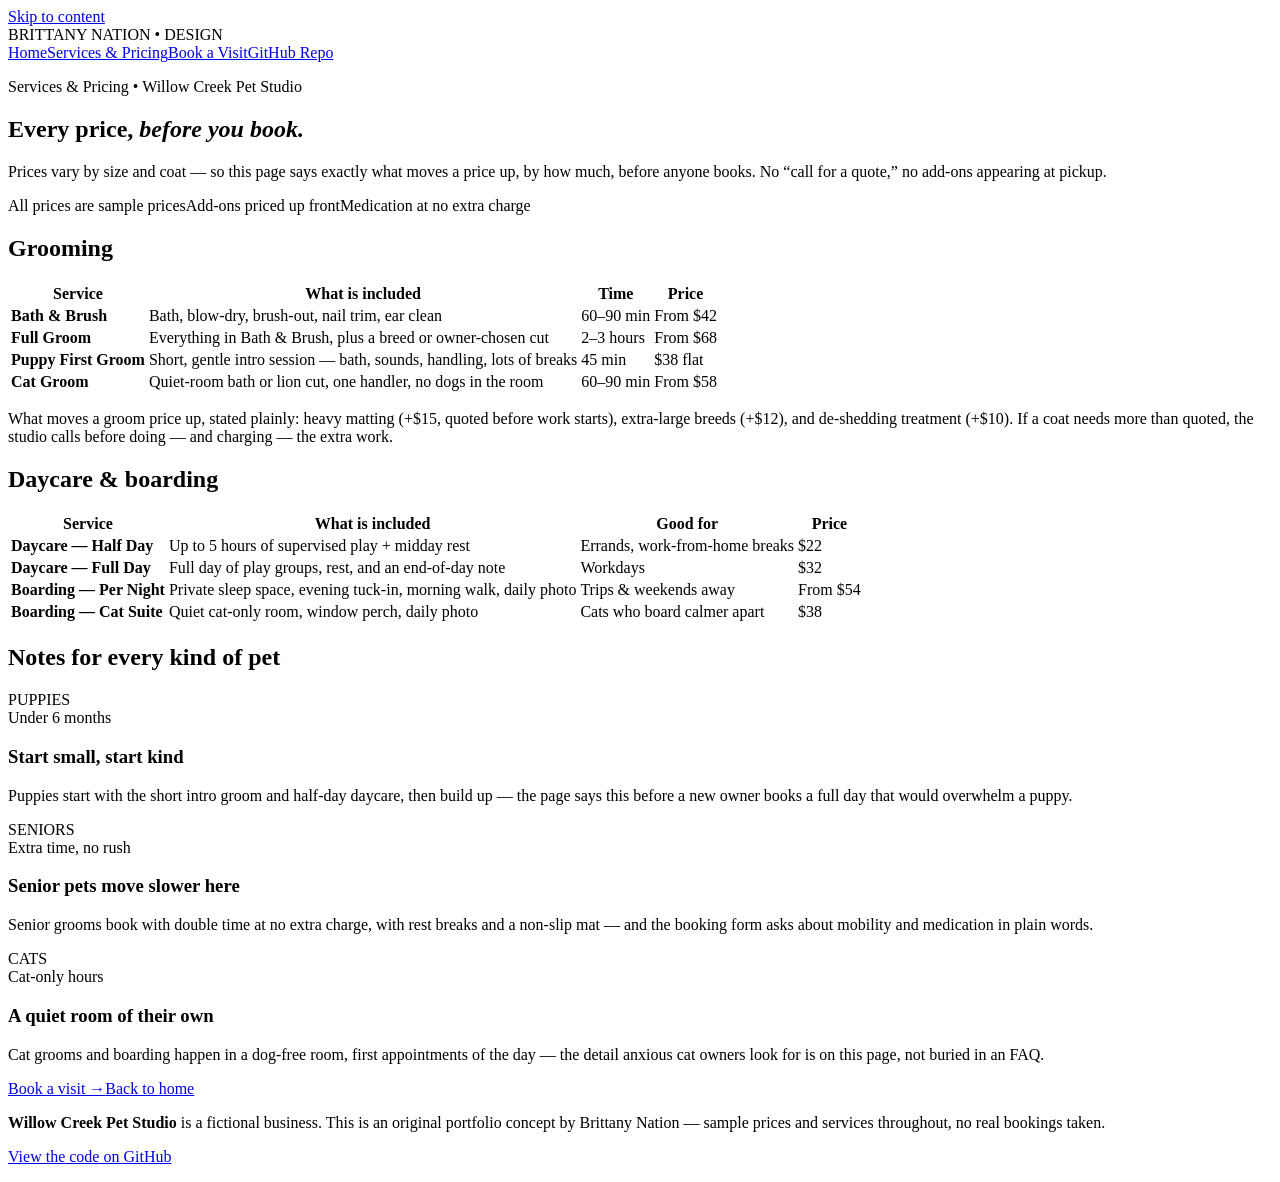
==== services.html @ a0b765a1 "Add services.html — Willow Creek Pet Studio concept" ====
<!doctype html>
<html lang="en">
<head>
<meta charset="utf-8">
<meta name="viewport" content="width=device-width, initial-scale=1">
<title>Services &amp; Pricing — Willow Creek Pet Studio | Brittany Nation</title>
<meta name="description" content="Services and pricing UI for Willow Creek Pet Studio, a fictional pet grooming, daycare and boarding studio: full price tables, add-ons priced up front, and notes for puppies, seniors, and cats.">
<meta property="og:type" content="website">
<meta property="og:title" content="Services &amp; Pricing — Willow Creek Pet Studio | Brittany Nation">
<meta property="og:description" content="Grooming, daycare & boarding price tables with add-ons priced before booking. Deep teal, mint & butter. Original portfolio work by Brittany Nation.">
<meta property="og:url" content="https://brittanynation.github.io/pet-studio-site/services.html">
<meta property="og:image" content="https://brittanynation.github.io/pet-studio-site/og-image.png">
<meta property="og:image:width" content="1200">
<meta property="og:image:height" content="627">
<meta name="twitter:card" content="summary_large_image">
<meta name="twitter:title" content="Services &amp; Pricing — Willow Creek Pet Studio | Brittany Nation">
<meta name="twitter:description" content="Pet studio services & pricing UI concept. Original portfolio work by Brittany Nation.">
<meta name="twitter:image" content="https://brittanynation.github.io/pet-studio-site/og-image.png">
<link rel="stylesheet" href="styles.css">
</head>
<body>
<a class="skip" href="#main">Skip to content</a>
<header class="topbar"><div class="wrap"><div class="brand">BRITTANY NATION <span>• DESIGN</span></div><nav class="nav" aria-label="Project"><a href="index.html">Home</a><a href="services.html" aria-current="page">Services &amp; Pricing</a><a href="visit.html">Book a Visit</a><a href="https://github.com/BrittanyNation/pet-studio-site">GitHub Repo</a></nav></div></header>
<main id="main"><div class="wrap">
  <section class="hero">
    <p class="eyebrow">Services &amp; Pricing • Willow Creek Pet Studio</p>
    <h1>Every price, <em>before you book.</em></h1>
    <p class="lede">Prices vary by size and coat — so this page says exactly what moves a price up, by how much, before anyone books. No “call for a quote,” no add-ons appearing at pickup.</p>
    <div class="pills"><span class="pill">All prices are sample prices</span><span class="pill">Add-ons priced up front</span><span class="pill">Medication at no extra charge</span></div>
  </section>

  <section aria-label="Grooming pricing">
    <h2>Grooming</h2>
    <div class="table-wrap"><table>
      <thead><tr><th scope="col">Service</th><th scope="col">What is included</th><th scope="col">Time</th><th scope="col">Price</th></tr></thead>
      <tbody>
        <tr><td><strong>Bath &amp; Brush</strong></td><td>Bath, blow-dry, brush-out, nail trim, ear clean</td><td>60–90 min</td><td class="price">From $42</td></tr>
        <tr><td><strong>Full Groom</strong></td><td>Everything in Bath &amp; Brush, plus a breed or owner-chosen cut</td><td>2–3 hours</td><td class="price">From $68</td></tr>
        <tr><td><strong>Puppy First Groom</strong></td><td>Short, gentle intro session — bath, sounds, handling, lots of breaks</td><td>45 min</td><td class="price">$38 flat</td></tr>
        <tr><td><strong>Cat Groom</strong></td><td>Quiet-room bath or lion cut, one handler, no dogs in the room</td><td>60–90 min</td><td class="price">From $58</td></tr>
      </tbody>
    </table></div>
    <p class="hint">What moves a groom price up, stated plainly: heavy matting (+$15, quoted before work starts), extra-large breeds (+$12), and de-shedding treatment (+$10). If a coat needs more than quoted, the studio calls before doing — and charging — the extra work.</p>
  </section>

  <section aria-label="Daycare and boarding pricing">
    <h2>Daycare &amp; boarding</h2>
    <div class="table-wrap"><table>
      <thead><tr><th scope="col">Service</th><th scope="col">What is included</th><th scope="col">Good for</th><th scope="col">Price</th></tr></thead>
      <tbody>
        <tr><td><strong>Daycare — Half Day</strong></td><td>Up to 5 hours of supervised play + midday rest</td><td>Errands, work-from-home breaks</td><td class="price">$22</td></tr>
        <tr><td><strong>Daycare — Full Day</strong></td><td>Full day of play groups, rest, and an end-of-day note</td><td>Workdays</td><td class="price">$32</td></tr>
        <tr><td><strong>Boarding — Per Night</strong></td><td>Private sleep space, evening tuck-in, morning walk, daily photo</td><td>Trips &amp; weekends away</td><td class="price">From $54</td></tr>
        <tr><td><strong>Boarding — Cat Suite</strong></td><td>Quiet cat-only room, window perch, daily photo</td><td>Cats who board calmer apart</td><td class="price">$38</td></tr>
      </tbody>
    </table></div>
  </section>

  <section aria-label="Special care">
    <h2>Notes for every kind of pet</h2>
    <div class="grid3">
      <article class="card"><div class="card-visual v-puppy">PUPPIES</div><div class="card-body"><span class="badge">Under 6 months</span><h3>Start small, start kind</h3><p>Puppies start with the short intro groom and half-day daycare, then build up — the page says this before a new owner books a full day that would overwhelm a puppy.</p></div></article>
      <article class="card"><div class="card-visual v-bath">SENIORS</div><div class="card-body"><span class="badge badge-butter">Extra time, no rush</span><h3>Senior pets move slower here</h3><p>Senior grooms book with double time at no extra charge, with rest breaks and a non-slip mat — and the booking form asks about mobility and medication in plain words.</p></div></article>
      <article class="card"><div class="card-visual v-cat">CATS</div><div class="card-body"><span class="badge">Cat-only hours</span><h3>A quiet room of their own</h3><p>Cat grooms and boarding happen in a dog-free room, first appointments of the day — the detail anxious cat owners look for is on this page, not buried in an FAQ.</p></div></article>
    </div>
    <div class="cta-row"><a class="btn btn-terra" href="visit.html">Book a visit →</a><a class="btn btn-ghost" href="index.html">Back to home</a></div>
  </section>
</div></main>
<footer><div class="wrap"><p><strong>Willow Creek Pet Studio</strong> is a fictional business. This is an original portfolio concept by Brittany Nation — sample prices and services throughout, no real bookings taken.</p><p><a href="https://github.com/BrittanyNation/pet-studio-site">View the code on GitHub</a></p></div></footer>
</body>
</html>
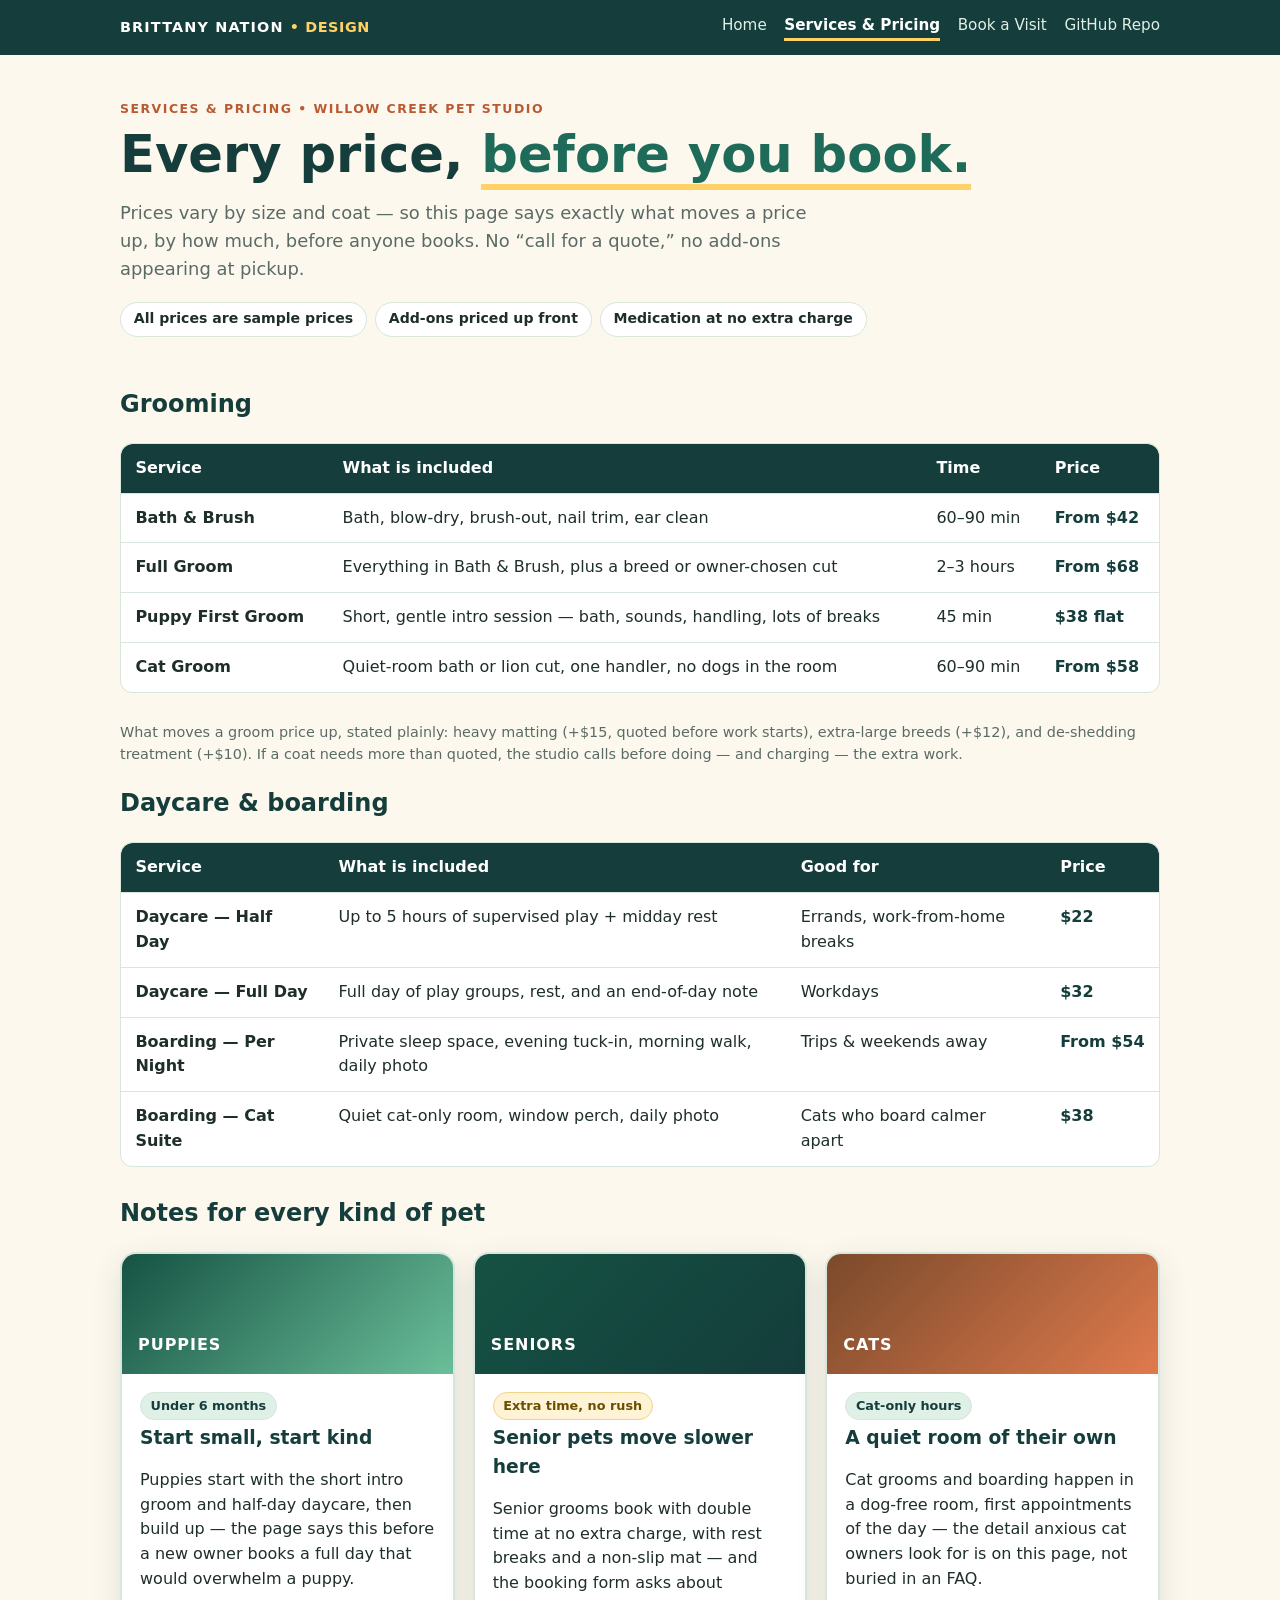
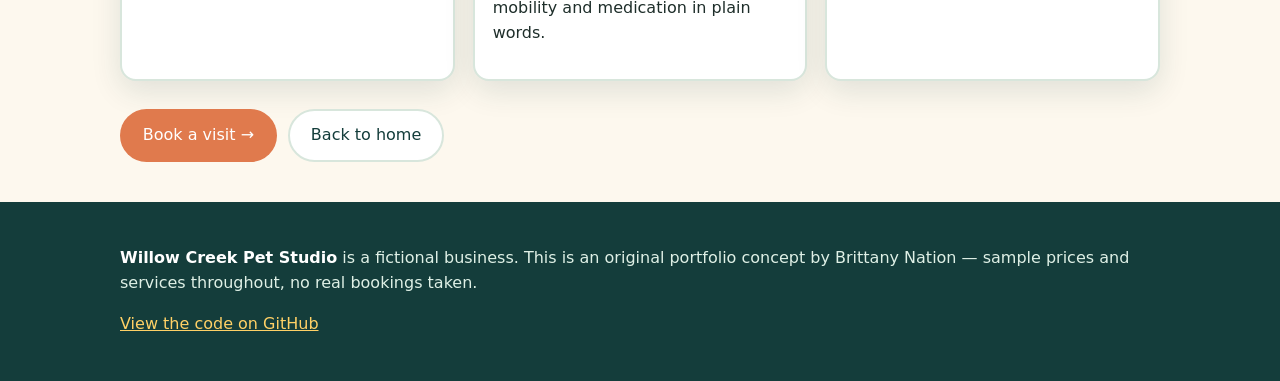
==== commit e5a6cd10: "Make site fully functional: working client-side JavaScript" ====
--- a/services.html
+++ b/services.html
@@ -67,5 +67,6 @@
   </section>
 </div></main>
 <footer><div class="wrap"><p><strong>Willow Creek Pet Studio</strong> is a fictional business. This is an original portfolio concept by Brittany Nation — sample prices and services throughout, no real bookings taken.</p><p><a href="https://github.com/BrittanyNation/pet-studio-site">View the code on GitHub</a></p></div></footer>
+<script src="book.js"></script>
 </body>
 </html>
--- a/styles.css
+++ b/styles.css
@@ -0,0 +1,97 @@
+:root{
+  --teal:#143D3B; --teal2:#1B524E; --pine:#1F6B5A; --pine-dark:#155243;
+  --mint:#A8D5BA; --mint-light:#DFF0E6; --butter:#FFD166; --butter-dark:#D9A82E;
+  --terra:#E07A4D; --terra-dark:#B85A32; --cream:#FDF8EE; --white:#fff; --ink:#1E2E2A; --muted:#5A6B66;
+  --line:#D8E6DC; --radius:16px; --shadow:0 10px 30px rgba(20,61,59,.12);
+}
+*{box-sizing:border-box}
+body{margin:0;font-family:system-ui,-apple-system,Segoe UI,Roboto,Helvetica,Arial,sans-serif;background:var(--cream);color:var(--ink);line-height:1.55}
+a{color:var(--teal2)}
+.skip{position:absolute;left:-999px;top:0;background:var(--teal);color:#fff;padding:.6rem 1rem;z-index:10}
+.skip:focus{left:1rem;top:1rem}
+.wrap{max-width:1080px;margin:0 auto;padding:0 20px}
+.topbar{background:var(--teal);color:#fff}
+.topbar .wrap{display:flex;justify-content:space-between;align-items:center;padding:14px 20px;gap:1rem;flex-wrap:wrap}
+.brand{font-weight:800;letter-spacing:.08em;font-size:.9rem}
+.brand span{color:var(--butter);font-weight:600;letter-spacing:.04em}
+.nav{display:flex;gap:1.1rem;flex-wrap:wrap}
+.nav a{color:#DFF0E6;text-decoration:none;font-size:.95rem}
+.nav a[aria-current]{color:#fff;font-weight:700;border-bottom:3px solid var(--butter)}
+.hero{padding:44px 0 10px}
+.eyebrow{color:var(--terra-dark);font-weight:800;letter-spacing:.12em;text-transform:uppercase;font-size:.78rem;margin:0 0 .6rem}
+h1{font-size:clamp(2rem,5vw,3.2rem);line-height:1.05;margin:.2rem 0 1rem;color:var(--teal)}
+h1 em{color:var(--pine);font-style:normal;border-bottom:6px solid var(--butter)}
+h2{color:var(--teal)}
+.lede{font-size:1.12rem;color:var(--muted);max-width:720px}
+.pills{display:flex;gap:.5rem;flex-wrap:wrap;margin:1.2rem 0}
+.pill{background:#fff;border:1px solid var(--line);border-radius:999px;padding:.35rem .8rem;font-size:.88rem;font-weight:600}
+.btn{display:inline-block;text-decoration:none;border-radius:999px;padding:.75rem 1.3rem;font-weight:800;border:2px solid transparent;cursor:pointer;font:inherit;font-size:1rem}
+.btn-primary{background:var(--teal);color:#fff}
+.btn-primary:hover{background:var(--teal2)}
+.btn-terra{background:var(--terra);color:#fff}
+.btn-terra:hover{background:var(--terra-dark)}
+.btn-ghost{background:#fff;color:var(--teal);border-color:var(--line)}
+.cta-row{display:flex;gap:.7rem;flex-wrap:wrap;margin:1rem 0 2rem}
+.meta-row{display:flex;gap:.6rem;flex-wrap:wrap;margin:0 0 1.4rem}
+.meta-row span{background:var(--teal);color:#fff;border-radius:12px;padding:.55rem .9rem;font-weight:700;font-size:.95rem}
+.meta-row span.alt{background:var(--mint-light);color:var(--teal)}
+.stats{display:grid;grid-template-columns:repeat(4,1fr);gap:16px;margin:22px 0 8px}
+@media(max-width:860px){.stats{grid-template-columns:repeat(2,1fr)}}
+@media(max-width:480px){.stats{grid-template-columns:1fr}}
+.stat{background:var(--teal);color:#fff;border-radius:var(--radius);padding:20px}
+.stat strong{display:block;font-size:1.9rem;line-height:1;color:var(--butter)}
+.stat span{display:block;margin-top:.45rem;font-size:.92rem;color:#DFF0E6}
+.grid3{display:grid;grid-template-columns:repeat(3,1fr);gap:18px;margin:18px 0 28px}
+@media(max-width:860px){.grid3{grid-template-columns:1fr}}
+.card{background:#fff;border:2px solid var(--line);border-radius:var(--radius);overflow:hidden;box-shadow:var(--shadow)}
+.card-visual{height:120px;display:flex;align-items:flex-end;padding:16px;color:#fff;font-weight:800;letter-spacing:.06em}
+.v-groom{background:linear-gradient(135deg,var(--teal),var(--pine))}
+.v-daycare{background:linear-gradient(135deg,var(--pine),#3A9A7C)}
+.v-board{background:linear-gradient(135deg,var(--teal2),var(--butter-dark))}
+.v-bath{background:linear-gradient(135deg,#155243,var(--teal))}
+.v-puppy{background:linear-gradient(135deg,var(--pine-dark),#6BBF9A)}
+.v-cat{background:linear-gradient(135deg,#7A4A2B,var(--terra))}
+.card-body{padding:18px}
+.card-body h3{margin:.2rem 0 .4rem;color:var(--teal)}
+.meta{color:var(--muted);font-size:.92rem}
+.badge{display:inline-block;background:var(--mint-light);color:var(--teal);border:1px solid var(--line);border-radius:999px;padding:.18rem .6rem;font-size:.8rem;font-weight:800}
+.badge-butter{background:#FFF3D6;color:#6B4E00;border-color:#F0D48A}
+.badge-terra{background:var(--terra);color:#fff;border-color:var(--terra)}
+.layout{display:grid;grid-template-columns:1.6fr .9fr;gap:20px;align-items:start;margin:18px 0 32px}
+@media(max-width:860px){.layout{grid-template-columns:1fr}}
+.panel{background:#fff;border:1px solid var(--line);border-radius:var(--radius);padding:22px;box-shadow:var(--shadow)}
+.panel h2,.panel h3{color:var(--teal);margin-top:0}
+.panel.selected{border:3px solid var(--butter-dark)}
+.field{margin:0 0 16px}
+label{font-weight:700;display:block;margin-bottom:.35rem}
+input,select,textarea{width:100%;padding:.7rem .8rem;border:1.5px solid var(--line);border-radius:10px;font:inherit;background:#fff}
+input:focus,select:focus,textarea:focus{outline:3px solid rgba(255,209,102,.55);border-color:var(--pine)}
+.hint{color:var(--muted);font-size:.9rem}
+.row2{display:grid;grid-template-columns:1fr 1fr;gap:14px}
+@media(max-width:560px){.row2{grid-template-columns:1fr}}
+.check{display:flex;gap:.6rem;align-items:flex-start;background:#FFFBEB;border:1px solid #F0D48A;border-radius:12px;padding:.8rem;margin:0 0 .7rem}
+.check input{width:auto;margin-top:.25rem}
+.check label{font-weight:600;margin:0}
+.notes{display:grid;grid-template-columns:repeat(3,1fr);gap:18px;margin:18px 0 28px}
+@media(max-width:860px){.notes{grid-template-columns:1fr}}
+.note{background:#fff;border:1px solid var(--line);border-radius:var(--radius);padding:20px}
+.note h3{color:var(--teal);margin-top:0}
+.story{background:var(--teal);color:#fff;border-radius:var(--radius);padding:28px;margin:10px 0 30px}
+.story p{font-size:1.25rem;line-height:1.45;margin:0 0 .6rem}
+.story cite{color:var(--mint)}
+table{width:100%;border-collapse:collapse;background:#fff;border-radius:12px;overflow:hidden}
+th,td{padding:.75rem .9rem;text-align:left;border-bottom:1px solid var(--line);vertical-align:top}
+th{background:var(--teal);color:#fff}
+tr:last-child td{border-bottom:none}
+.table-wrap{overflow-x:auto;border:1px solid var(--line);border-radius:12px;margin:16px 0 28px}
+.price{font-weight:800;color:var(--teal);white-space:nowrap}
+.summary{position:sticky;top:16px}
+.summary-row{display:flex;justify-content:space-between;gap:1rem;padding:.45rem 0;border-bottom:1px dashed var(--line)}
+.summary-row.total{border-bottom:none;border-top:2px solid var(--teal);margin-top:.5rem;padding-top:.7rem;font-weight:800;font-size:1.05rem}
+.swatch{display:flex;flex-wrap:wrap;gap:10px;margin:12px 0 28px}
+.swatch span{border-radius:12px;padding:14px 16px;font-weight:700;font-size:.9rem;line-height:1.35;min-width:130px}
+details{background:#fff;border:1px solid var(--line);border-radius:12px;padding:16px 18px;margin:0 0 10px}
+details summary{font-weight:800;color:var(--teal);cursor:pointer}
+footer{background:var(--teal);color:#DFF0E6;margin-top:40px;padding:28px 0}
+footer a{color:var(--butter)}
+footer strong{color:#fff}
